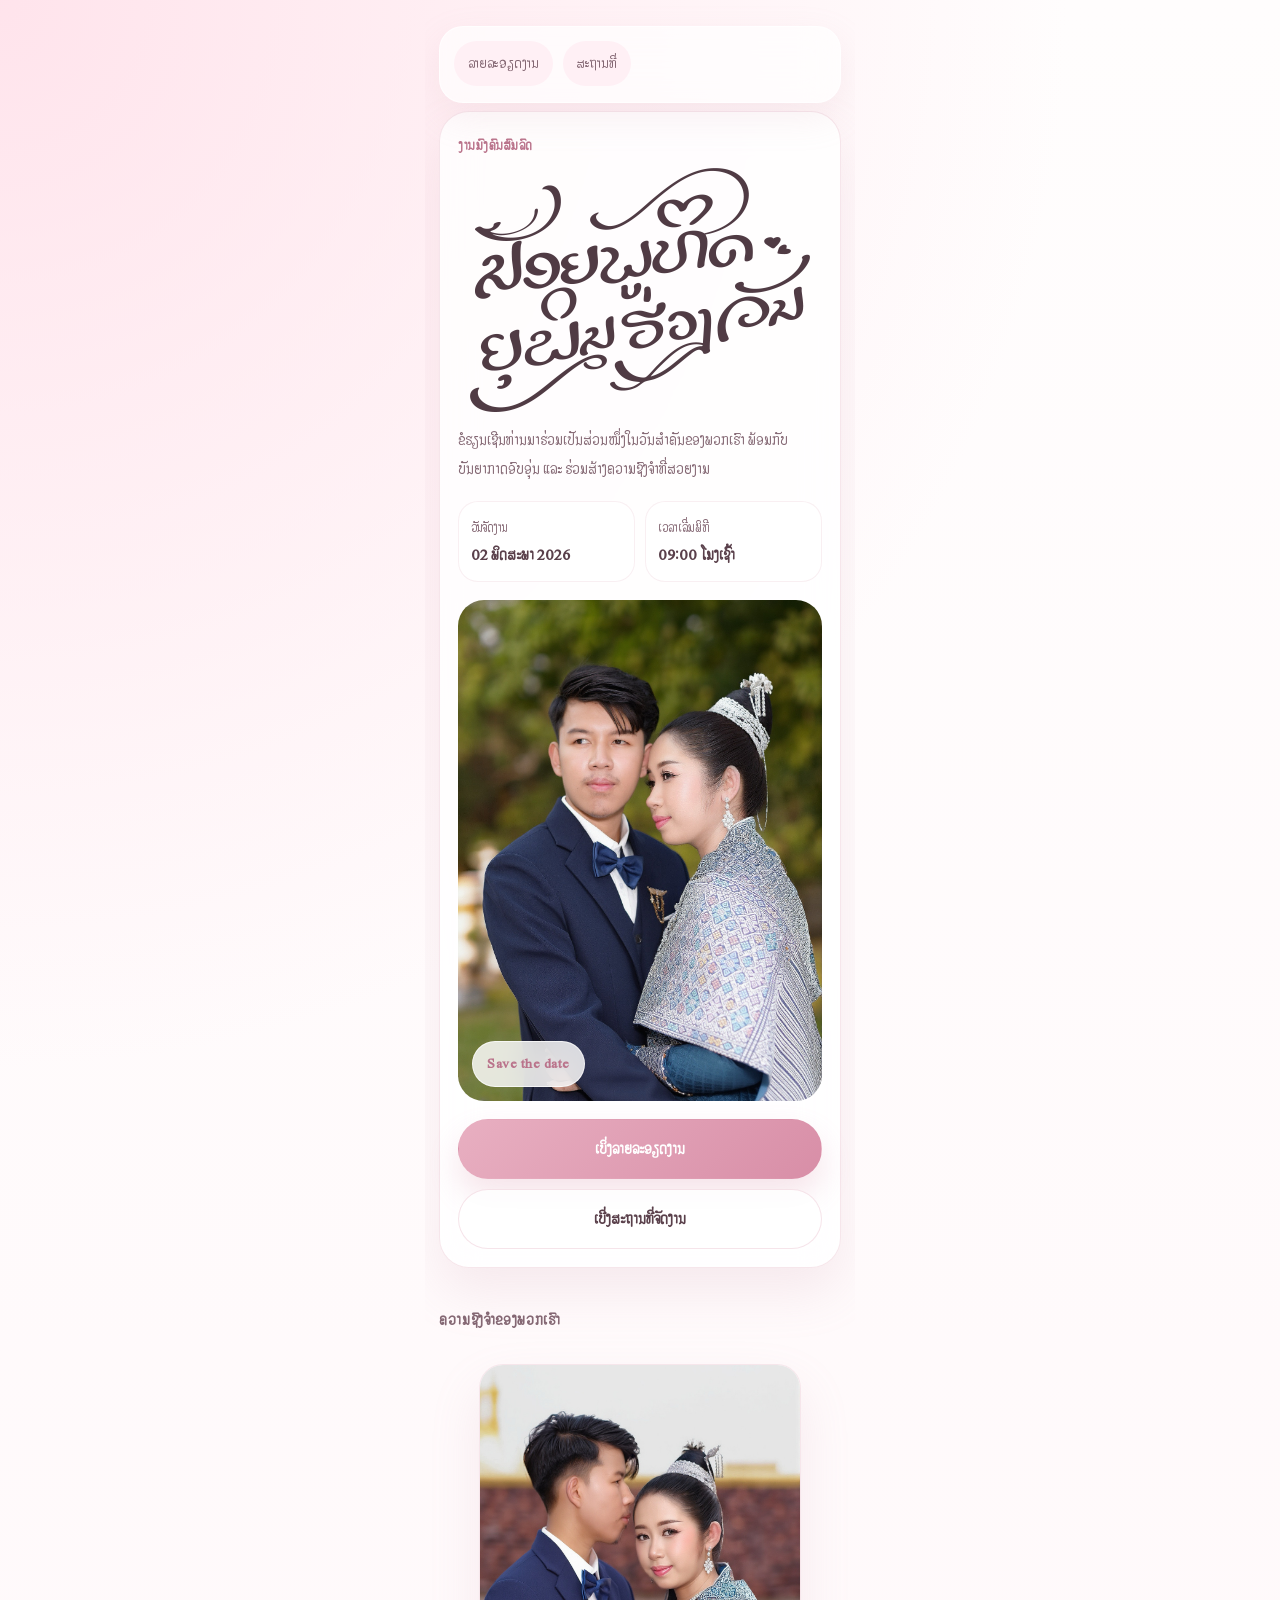
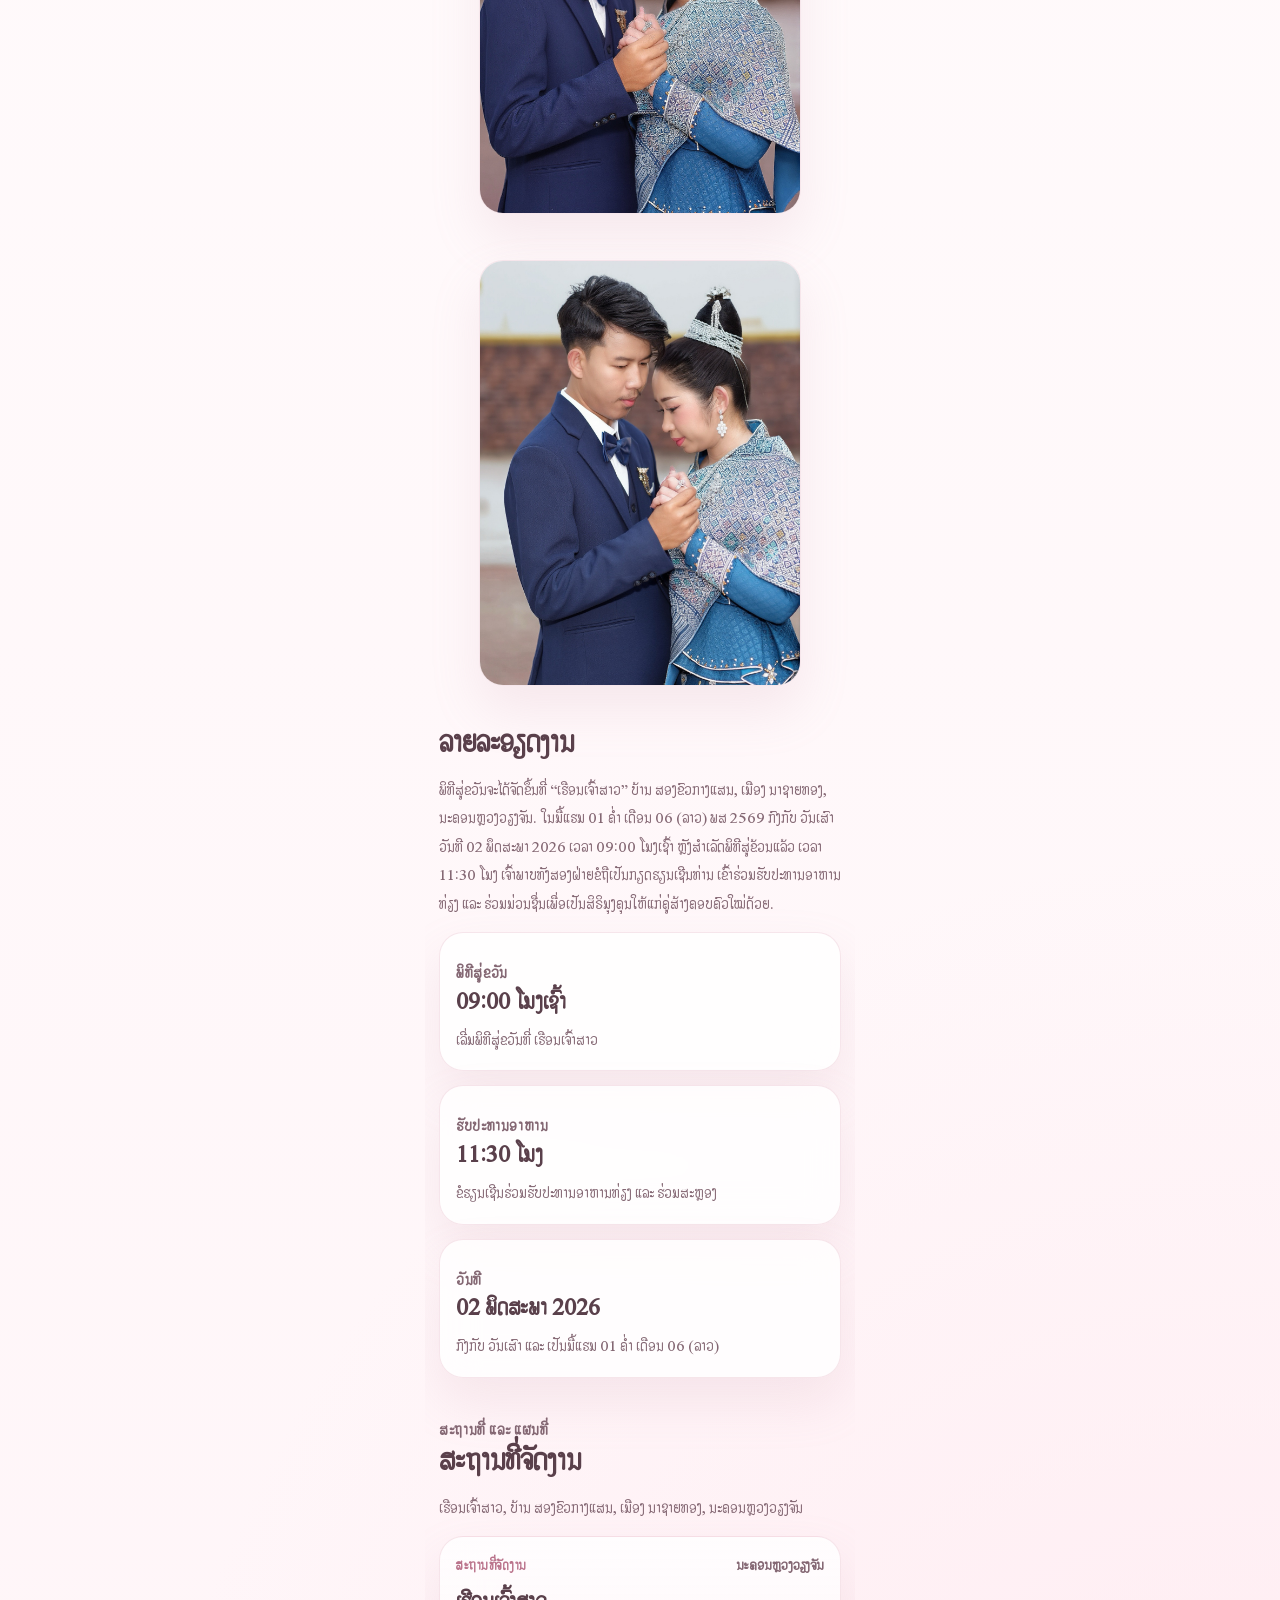
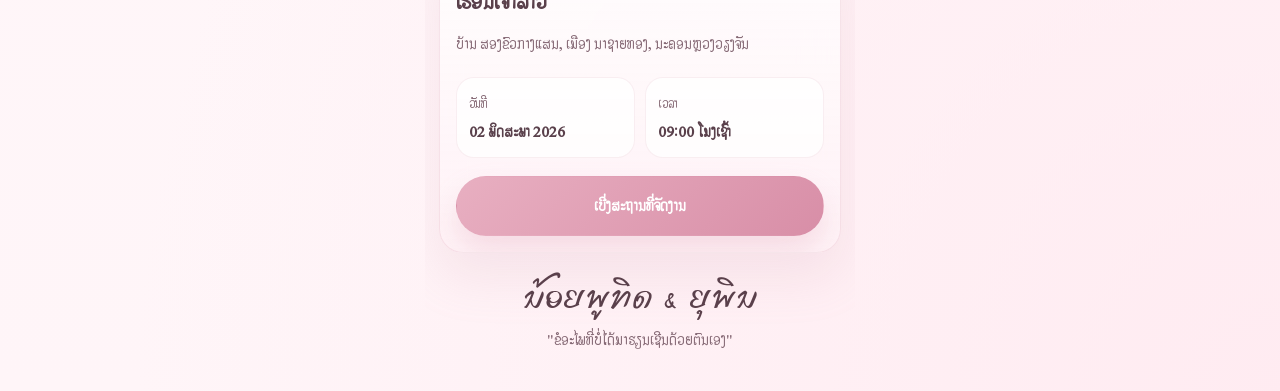
==== index.html @ e4538c8e "Initial wedding website" ====
<!DOCTYPE html>
<html lang="lo">
  <head>
    <meta charset="UTF-8" />
    <meta name="viewport" content="width=device-width, initial-scale=1.0" />
    <title>ເວັບໄຊງານມົງຄົດສົມລົດ</title>
    <meta
      name="description"
      content="ເວັບໄຊງານແຕ່ງງານໂທນ soft pink ແລະ ສີຂາວ ສຳລັບງານມົງຄົດສົມລົດ."
    />
    <link rel="stylesheet" href="styles.css" />
  </head>
  <body>
    <div class="page-shell">
      <header class="site-header">
        <nav class="quick-nav" aria-label="ການນຳທາງຫຼັກ">
          <a href="#details">ລາຍລະອຽດງານ</a>
          <a href="./venue.html">ສະຖານທີ່</a>
        </nav>
      </header>

      <main id="top">
        <section class="hero reveal">
          <p class="eyebrow">ງານມົງຄົນສົມລົດ</p>
          <h1 class="hero-name-artwork">
            <span class="visually-hidden">ນ້ອຍພູທິດ ໄຊຍະບື ແລະ ຍຸພິນ ຮ່ວງວັນ</span>
            <img
              src="./noy&ling.png"
              alt="ນ້ອຍພູທິດ ໄຊຍະບື ແລະ ຍຸພິນ ຮ່ວງວັນ"
            />
          </h1>
          <p class="hero-text">
            ຂໍຮຽນເຊີນທ່ານມາຮ່ວມເປັນສ່ວນໜຶ່ງໃນວັນສຳຄັນຂອງພວກເຮົາ
            ພ້ອມກັບບັນຍາກາດອົບອຸ່ນ ແລະ ຮ່ວມສ້າງຄວາມຊົງຈຳທີ່ສວຍງາມ
          </p>

          <div class="hero-info">
            <div class="info-chip">
              <span>ວັນຈັດງານ</span>
              <strong>02 ພຶດສະພາ 2026</strong>
            </div>
            <div class="info-chip">
              <span>ເວລາເລີ່ມພິທີ</span>
              <strong>09:00 ໂມງເຊົ້າ</strong>
            </div>
          </div>

          <figure class="hero-photo-card">
            <img
              src="./pic/IMG_0984.JPG"
              alt="ຮູບຄູ່ບ່າວສາວຮູບຫຼັກ"
            />
            <figcaption class="photo-badge">Save the date</figcaption>
          </figure>

          <div class="hero-actions">
            <a class="button button-primary" href="#details">ເບິ່ງລາຍລະອຽດງານ</a>
            <a class="button button-secondary" href="./venue.html">ເບີ່ງສະຖານທີ່ຈັດງານ</a>
          </div>
        </section>

        <section class="section moments-section" id="moments">
          <div class="section-heading reveal">
            <p class="eyebrow">ຄວາມຊົງຈຳຂອງພວກເຮົາ</p>
          </div>

          <div class="gallery-stack">
            <figure class="gallery-card gallery-card-large reveal">
              <img
                src="./pic/IMG_0985.JPG"
                alt="ຮູບຄູ່ບ່າວສາວພາບທີ່ສອງ"
              />
            </figure>
            <figure class="gallery-card reveal">
              <img
                src="./pic/IMG_1001.JPG"
                alt="ຮູບຄູ່ບ່າວສາວພາບທີ່ສາມ"
              />
            </figure>
          </div>
        </section>

        <section class="section details-section" id="details">
          <div class="section-heading reveal">
            <h2>ລາຍລະອຽດງານ</h2>
            <p class="detail-paragraph">
              ພິທີສູ່ຂວັນຈະໄດ້ຈັດຂຶ້ນທີ່ “ເຮືອນເຈົ້າສາວ” ບ້ານ ສອງຂົວກາງແສນ,
              ເມືອງ ນາຊາຍທອງ, ນະຄອນຫຼວງວຽງຈັນ. ໃນມື້ແຮມ 01 ຄໍ່າ ເດືອນ 06 (ລາວ)
              ພສ 2569 ກົງກັບ ວັນເສົາ ວັນທີ 02 ພຶດສະພາ 2026 ເວລາ 09:00 ໂມງເຊົ້າ
              ຫຼັງສຳເລັດພິທີສູ່ຂ້ວນແລ້ວ ເວລາ 11:30 ໂມງ
              ເຈົ້າພາບທັງສອງຝ່າຍຂໍຖືເປັນກຽດຮຽນເຊີນທ່ານ ເຂົ້າຮ່ວມຮັບປະທານອາຫານທ່ຽງ
              ແລະ ຮ່ວມມ່ວນຊື່ນເພື່ອເປັນສິຣິມຸງຄຸນໃຫ້ແກ່ຄູ່ສ້າງຄອບຄົວໃໝ່ດ້ວຍ.
            </p>
          </div>

          <div class="details-grid">
            <article class="detail-card reveal">
              <p class="detail-label">ພິທີສູ່ຂວັນ</p>
              <h3>09:00 ໂມງເຊົ້າ</h3>
              <p>ເລີ່ມພິທີສູ່ຂວັນທີ່ ເຮືອນເຈົ້າສາວ</p>
            </article>

            <article class="detail-card reveal">
              <p class="detail-label">ຮັບປະທານອາຫານ</p>
              <h3>11:30 ໂມງ</h3>
              <p>ຂໍຮຽນເຊີນຮ່ວມຮັບປະທານອາຫານທ່ຽງ ແລະ ຮ່ວມສະຫຼອງ</p>
            </article>

            <article class="detail-card reveal">
              <p class="detail-label">ວັນທີ</p>
              <h3>02 ພຶດສະພາ 2026</h3>
              <p>ກົງກັບ ວັນເສົາ ແລະ ເປັນມື້ແຮມ 01 ຄໍ່າ ເດືອນ 06 (ລາວ)</p>
            </article>
          </div>
        </section>

        <section class="section venue-section" id="venue">
          <div class="section-heading reveal">
            <p class="eyebrow">ສະຖານທີ່ ແລະ ແຜນທີ່</p>
            <h2>ສະຖານທີ່ຈັດງານ</h2>
            <p>
              ເຮືອນເຈົ້າສາວ, ບ້ານ ສອງຂົວກາງແສນ, ເມືອງ ນາຊາຍທອງ,
              ນະຄອນຫຼວງວຽງຈັນ
            </p>
          </div>

          <article class="venue-card reveal">
            <div class="venue-topline">
              <span>ສະຖານທີ່ຈັດງານ</span>
              <strong>ນະຄອນຫຼວງວຽງຈັນ</strong>
            </div>

            <h3>ເຮືອນເຈົ້າສາວ</h3>
            <p>
              ບ້ານ ສອງຂົວກາງແສນ, ເມືອງ ນາຊາຍທອງ,
              ນະຄອນຫຼວງວຽງຈັນ
            </p>

            <div class="venue-meta">
              <div>
                <span>ວັນທີ</span>
                <strong>02 ພຶດສະພາ 2026</strong>
              </div>
              <div>
                <span>ເວລາ</span>
                <strong>09:00 ໂມງເຊົ້າ</strong>
              </div>
            </div>

            <a
              class="button button-primary"
              href="./venue.html"
            >
              ເບີ່ງສະຖານທີ່ຈັດງານ
            </a>
          </article>
        </section>
      </main>

      <footer class="site-footer reveal">
        <p> ນ້ອຍພູທິດ & ຍຸພິນ</p>
        <p class="footer-note">
          "ຂໍອະໄພທີ່ບໍ່ໄດ້ມາຮຽນເຊີນດ້ວຍຕົນເອງ"
        </p>
      </footer>
    </div>

    <script src="script.js"></script>
  </body>
</html>
---- styles.css ----
@font-face {
  font-family: "Omaidy Hand Light";
  src: url("./Omaidy Hand Light.ttf") format("truetype");
  font-weight: 300;
  font-style: normal;
  font-display: swap;
}

@font-face {
  font-family: "Lao Ketmany 2";
  src: url("./Lao_Ketmany2.ttf") format("truetype");
  font-weight: 400;
  font-style: normal;
  font-display: swap;
}

:root {
  --bg: #fff7fa;
  --surface: rgba(255, 255, 255, 0.82);
  --surface-strong: #ffffff;
  --surface-soft: #fff0f5;
  --line: rgba(227, 182, 196, 0.34);
  --text: #5a404b;
  --muted: #846773;
  --accent: #e8afc1;
  --accent-strong: #d88ea7;
  --accent-deep: #ba738b;
  --shadow: 0 24px 50px rgba(198, 148, 166, 0.16);
  --radius-xl: 30px;
  --radius-lg: 24px;
  --radius-md: 18px;
  --phone-width: min(100vw, 430px);
}

* {
  box-sizing: border-box;
}

html {
  scroll-behavior: smooth;
}

body {
  margin: 0;
  min-height: 100vh;
  display: flex;
  justify-content: center;
  padding: 0;
  font-family: "Lao Ketmany 2", sans-serif;
  color: var(--text);
  background:
    radial-gradient(circle at top left, rgba(255, 222, 232, 0.82), transparent 28%),
    radial-gradient(circle at bottom right, rgba(255, 232, 239, 0.76), transparent 30%),
    linear-gradient(180deg, #fffdfd 0%, #fff5f8 100%);
}

a {
  color: inherit;
  text-decoration: none;
}

img {
  display: block;
  width: 100%;
  height: auto;
}

button {
  font: inherit;
}

.page-shell {
  position: relative;
  width: var(--phone-width);
  min-height: 100vh;
  padding: 16px 14px 36px;
  overflow: hidden;
}

.site-header,
.hero,
.section,
.site-footer {
  width: 100%;
}

.site-header {
  position: sticky;
  top: 10px;
  z-index: 20;
  display: flex;
  flex-direction: column;
  gap: 12px;
  margin-bottom: 18px;
  padding: 14px;
  border: 1px solid rgba(255, 255, 255, 0.7);
  border-radius: 24px;
  background: rgba(255, 255, 255, 0.68);
  backdrop-filter: blur(18px);
  box-shadow: 0 14px 36px rgba(211, 168, 183, 0.16);
}

.brand {
  font-family: "Omaidy Hand Light", cursive;
  font-size: 2rem;
  font-weight: 300;
  letter-spacing: 0.04em;
  text-align: center;
}

.quick-nav {
  display: flex;
  gap: 10px;
  overflow-x: auto;
  padding-bottom: 2px;
  scrollbar-width: none;
}

.quick-nav::-webkit-scrollbar {
  display: none;
}

.quick-nav a {
  flex: 0 0 auto;
  padding: 10px 14px;
  border-radius: 999px;
  background: var(--surface-soft);
  color: var(--muted);
  font-size: 0.92rem;
  white-space: nowrap;
}

.hero,
.gallery-card,
.detail-card,
.venue-card {
  border: 1px solid var(--line);
  background: var(--surface);
  backdrop-filter: blur(18px);
  box-shadow: var(--shadow);
}

.hero {
  position: relative;
  padding: 22px 18px 18px;
  border-radius: var(--radius-xl);
}

.eyebrow,
.detail-label,
.photo-badge,
.venue-topline span {
  margin: 0 0 10px;
  color: var(--accent-deep);
  font-size: 0.84rem;
  letter-spacing: 0.04em;
  font-weight: 700;
}

.hero-name-artwork,
.section-heading h2,
.detail-card h3,
.venue-card h3,
.site-footer p:first-child {
  margin: 0;
}

.hero-name-artwork {
  max-width: 100%;
}

.hero-name-artwork img {
  width: min(100%, 340px);
  margin: 0 auto;
  object-fit: contain;
}

.hero-text,
.section-heading p,
.detail-card p,
.venue-card p,
.footer-note,
.venue-topline strong,
.venue-meta span,
.venue-meta strong,
.quick-nav a,
.button {
  font-family: "Lao Ketmany 2", sans-serif;
}

.hero-text,
.section-heading p,
.detail-card p,
.venue-card p,
.footer-note {
  margin: 14px 0 0;
  color: var(--muted);
  line-height: 1.82;
  font-size: 0.98rem;
}

.hero-info {
  display: grid;
  grid-template-columns: 1fr 1fr;
  gap: 10px;
  margin-top: 18px;
}

.info-chip {
  padding: 14px 12px;
  border-radius: 20px;
  background: rgba(255, 255, 255, 0.8);
  border: 1px solid rgba(227, 182, 196, 0.22);
}

.info-chip span {
  display: block;
  margin-bottom: 6px;
  color: var(--muted);
  font-size: 0.82rem;
}

.info-chip strong {
  display: block;
  font-size: 0.96rem;
  line-height: 1.45;
}

.hero-photo-card {
  position: relative;
  margin: 18px 0 0;
  overflow: hidden;
  border-radius: 26px;
}

.hero-photo-card img {
  aspect-ratio: 4 / 5.5;
  object-fit: cover;
}

.photo-badge {
  position: absolute;
  left: 14px;
  bottom: 14px;
  margin: 0;
  padding: 10px 14px;
  border-radius: 999px;
  background: rgba(255, 255, 255, 0.82);
  border: 1px solid rgba(255, 255, 255, 0.7);
  backdrop-filter: blur(14px);
}

.hero-actions {
  display: grid;
  grid-template-columns: 1fr;
  gap: 10px;
  margin-top: 18px;
}

.button {
  display: inline-flex;
  align-items: center;
  justify-content: center;
  width: 100%;
  padding: 15px 18px;
  border-radius: 999px;
  border: 1px solid transparent;
  font-size: 0.98rem;
  font-weight: 700;
  transition:
    transform 180ms ease,
    box-shadow 180ms ease,
    background 180ms ease;
}

.button:hover {
  transform: translateY(-2px);
}

.button-primary {
  background: linear-gradient(135deg, var(--accent), var(--accent-strong));
  color: #fff;
  box-shadow: 0 16px 30px rgba(217, 143, 167, 0.24);
}

.button-secondary {
  background: rgba(255, 255, 255, 0.85);
  border-color: rgba(217, 143, 167, 0.24);
  color: var(--text);
}

.section {
  padding-top: 24px;
}

.section-heading {
  margin-bottom: 14px;
}

.section-heading h2 {
  font-size: 1.86rem;
  line-height: 1.18;
}

.detail-paragraph {
  margin-top: 12px;
}

.gallery-stack,
.details-grid {
  display: grid;
  grid-template-columns: 1fr;
  gap: 14px;
}

.gallery-card,
.detail-card,
.venue-card {
  overflow: hidden;
  padding: 16px;
  border-radius: var(--radius-lg);
}

.gallery-card {
  padding: 0;
}

.gallery-card img {
  aspect-ratio: 4 / 5.3;
  object-fit: cover;
}

.gallery-card-large img {
  aspect-ratio: 4 / 5.6;
}

.route-gallery .gallery-card {
  position: relative;
}

.route-caption {
  margin: 0;
  padding: 12px 14px;
  color: var(--text);
  font-size: 0.92rem;
  background: rgba(255, 255, 255, 0.92);
}

.detail-card h3,
.venue-card h3,
.video-card h3,
.venue-page-title {
  font-size: 1.44rem;
  line-height: 1.22;
}

.detail-card p {
  margin-top: 10px;
}

.venue-card {
  background:
    linear-gradient(180deg, rgba(255, 255, 255, 0.82), rgba(255, 242, 246, 0.96));
}

.video-card {
  display: grid;
  gap: 14px;
  padding: 16px;
  border: 1px solid var(--line);
  border-radius: var(--radius-lg);
  background:
    linear-gradient(180deg, rgba(255, 255, 255, 0.84), rgba(255, 239, 244, 0.96));
  backdrop-filter: blur(18px);
  box-shadow: var(--shadow);
}

.video-placeholder {
  padding: 18px;
  border-radius: 20px;
  background:
    linear-gradient(180deg, rgba(255, 243, 247, 0.95), rgba(255, 255, 255, 0.88));
  border: 1px solid rgba(227, 182, 196, 0.26);
}

.video-placeholder p {
  margin-top: 10px;
  color: var(--muted);
  line-height: 1.8;
}

.route-video-player {
  width: 100%;
  margin-top: 14px;
  border-radius: 20px;
  background: #000;
  overflow: hidden;
}

.venue-page-title {
  font-size: 1.86rem;
  margin-top: 2px;
}

.venue-topline {
  display: flex;
  align-items: center;
  justify-content: space-between;
  gap: 12px;
  margin-bottom: 10px;
}

.venue-topline span {
  margin: 0;
}

.venue-topline strong {
  color: var(--muted);
  font-size: 0.9rem;
}

.venue-meta {
  display: grid;
  grid-template-columns: 1fr 1fr;
  gap: 10px;
  margin: 18px 0;
}

.venue-meta div {
  padding: 14px 12px;
  border-radius: 18px;
  background: rgba(255, 255, 255, 0.76);
  border: 1px solid rgba(227, 182, 196, 0.22);
}

.venue-meta span {
  display: block;
  margin-bottom: 6px;
  color: var(--muted);
  font-size: 0.82rem;
}

.venue-meta strong {
  display: block;
  font-size: 0.94rem;
  line-height: 1.48;
}

.site-footer {
  padding: 28px 6px 0;
  text-align: center;
}

.site-footer p:first-child {
  font-family: "Omaidy Hand Light", cursive;
  font-size: 2rem;
  font-weight: 300;
  line-height: 1.1;
}

.footer-note {
  margin-top: 10px;
}

.reveal {
  opacity: 0;
  transform: translateY(24px);
  transition:
    opacity 700ms ease,
    transform 700ms ease;
}

.reveal.is-visible {
  opacity: 1;
  transform: translateY(0);
}

.visually-hidden {
  position: absolute;
  width: 1px;
  height: 1px;
  padding: 0;
  margin: -1px;
  overflow: hidden;
  clip: rect(0, 0, 0, 0);
  white-space: nowrap;
  border: 0;
}
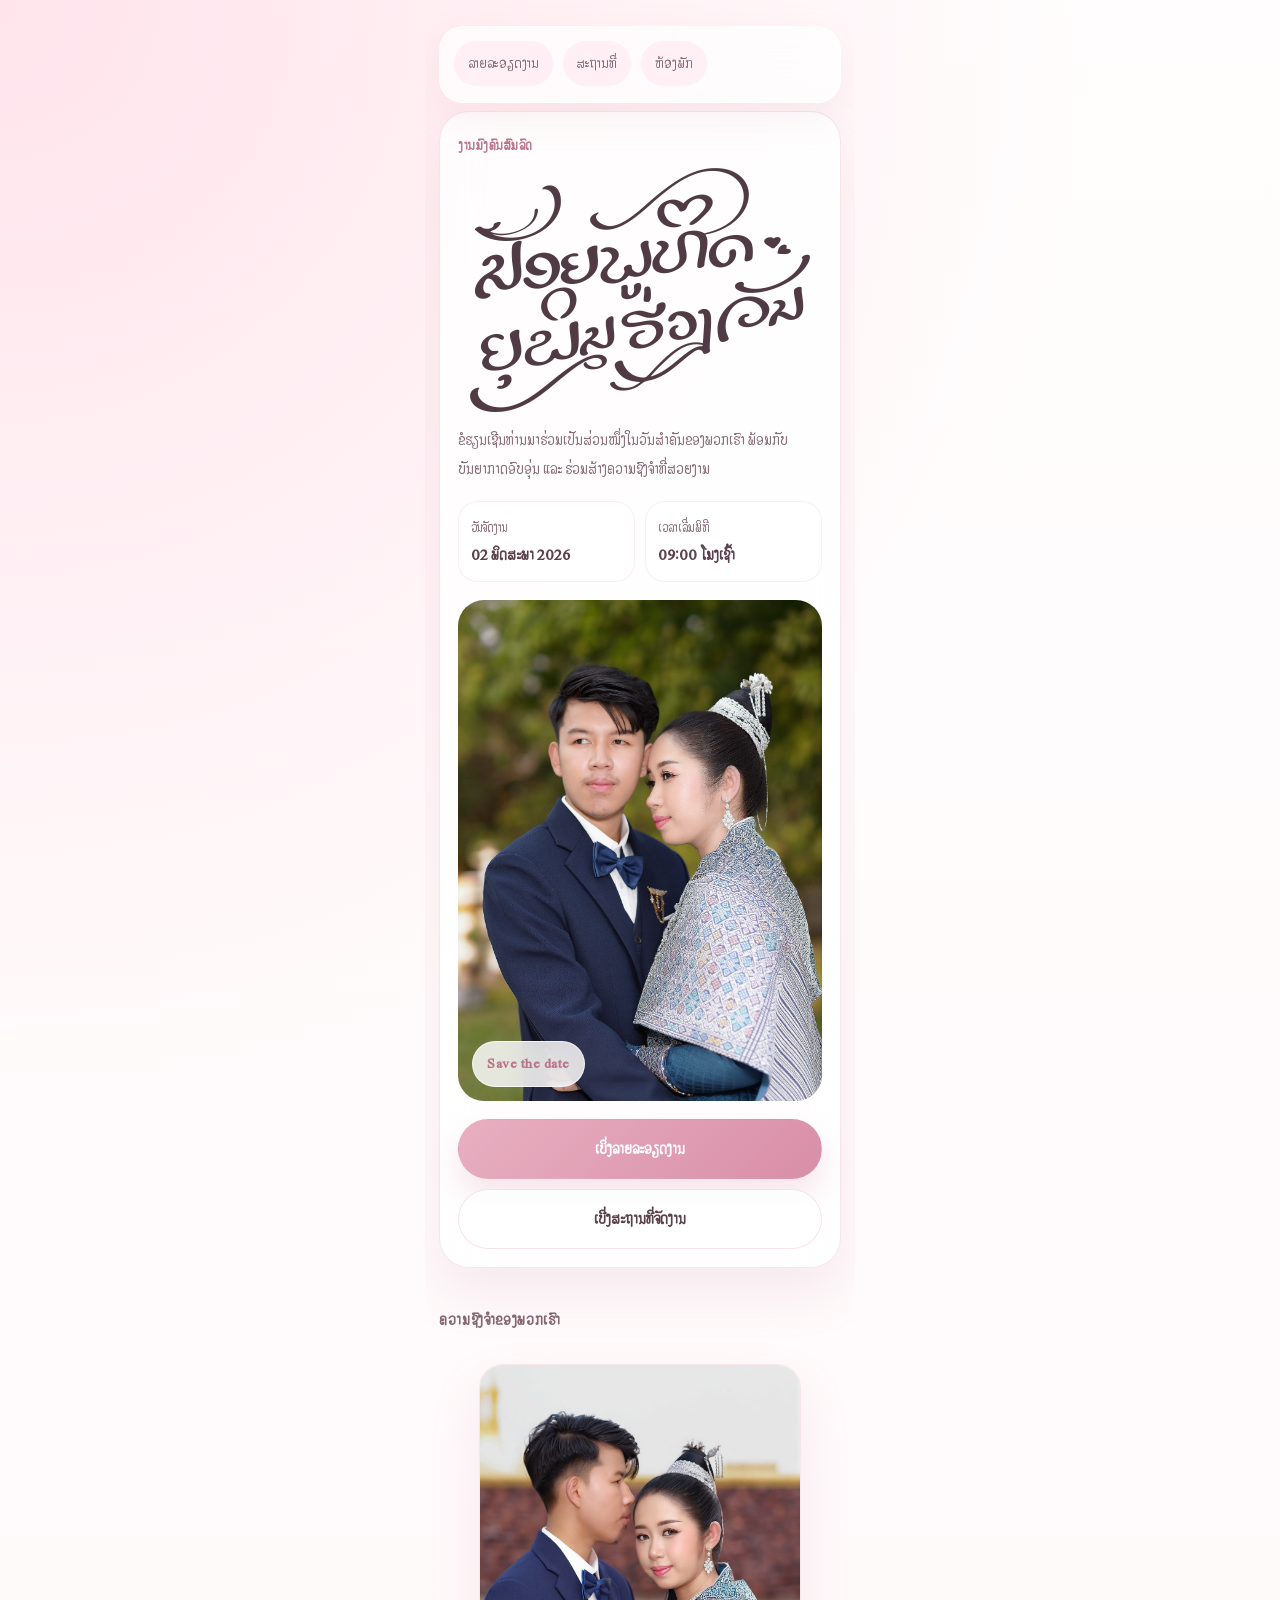
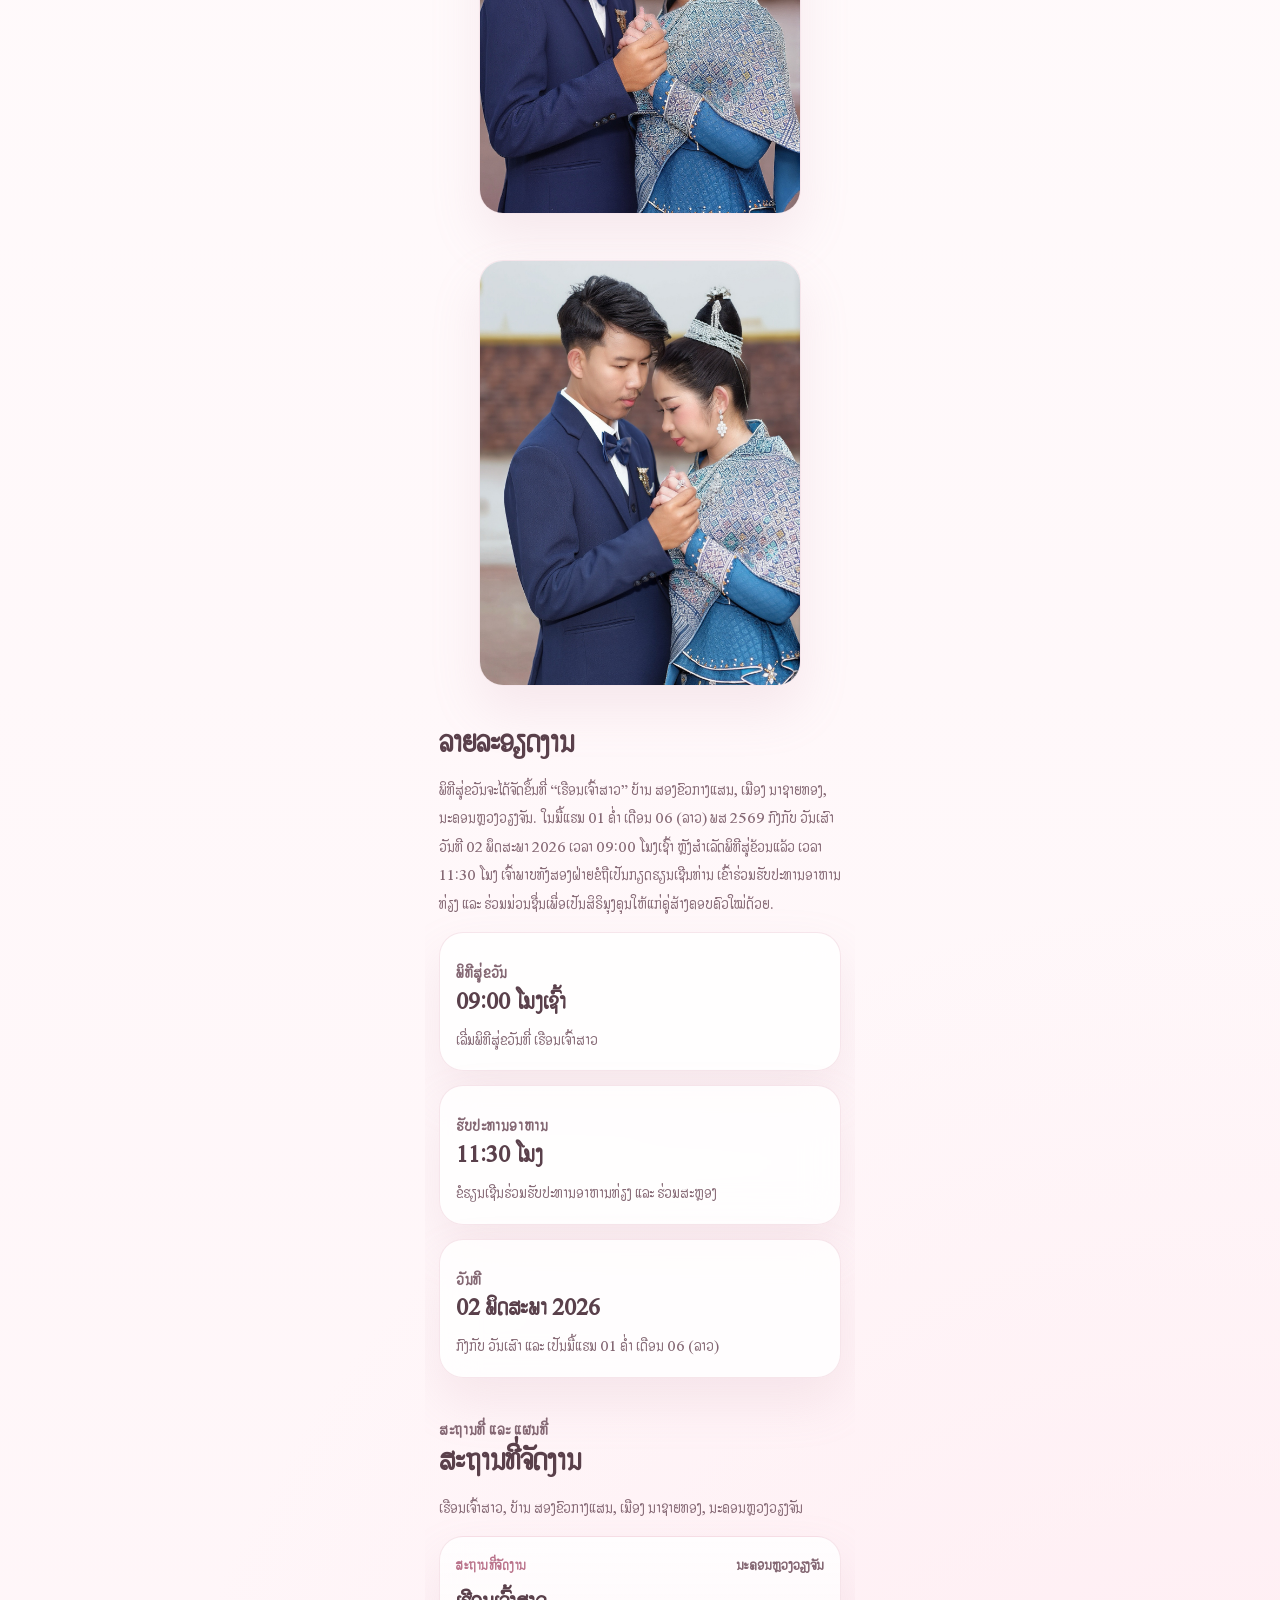
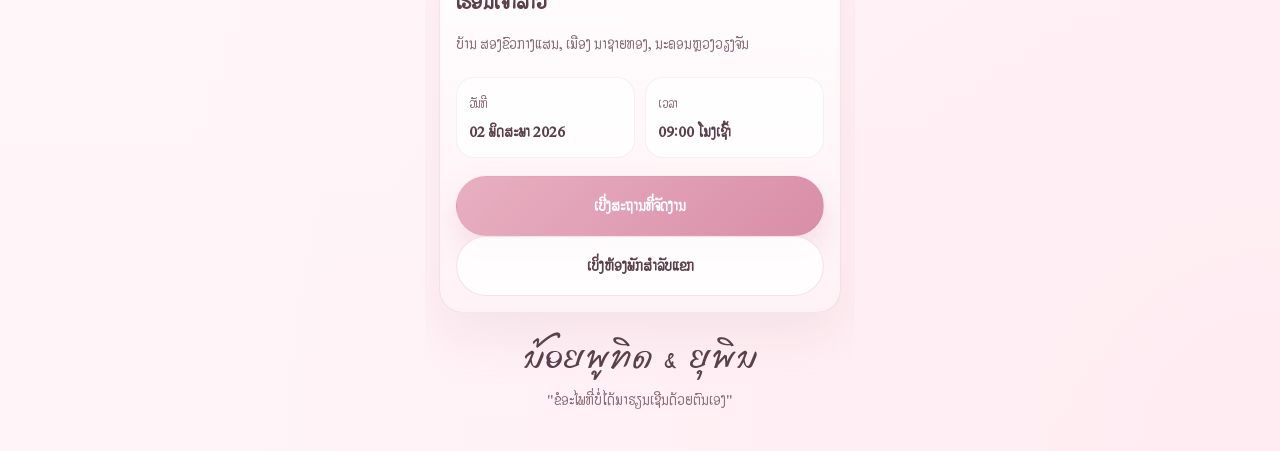
==== commit 8f03508a: "Add guest stay recommendations page" ====
--- a/index.html
+++ b/index.html
@@ -3,7 +3,7 @@
   <head>
     <meta charset="UTF-8" />
     <meta name="viewport" content="width=device-width, initial-scale=1.0" />
-    <title>ເວັບໄຊງານມົງຄົດສົມລົດ</title>
+    <title>ງານມົງຄົນສົມລົດນ້ອຍ ແລະ ຫຼິ້ງ</title>
     <meta
       name="description"
       content="ເວັບໄຊງານແຕ່ງງານໂທນ soft pink ແລະ ສີຂາວ ສຳລັບງານມົງຄົດສົມລົດ."
@@ -16,6 +16,7 @@
         <nav class="quick-nav" aria-label="ການນຳທາງຫຼັກ">
           <a href="#details">ລາຍລະອຽດງານ</a>
           <a href="./venue.html">ສະຖານທີ່</a>
+          <a href="./stay.html">ຫ້ອງພັກ</a>
         </nav>
       </header>
 
@@ -153,6 +154,12 @@
             >
               ເບີ່ງສະຖານທີ່ຈັດງານ
             </a>
+            <a
+              class="button button-secondary"
+              href="./stay.html"
+            >
+              ເບິ່ງຫ້ອງພັກສຳລັບແຂກ
+            </a>
           </article>
         </section>
       </main>
--- a/styles.css
+++ b/styles.css
@@ -451,6 +451,162 @@
   text-align: center;
 }
 
+.stay-grid {
+  display: grid;
+  grid-template-columns: 1fr;
+  gap: 16px;
+}
+
+.hotel-card {
+  overflow: hidden;
+  border: 1px solid var(--line);
+  border-radius: var(--radius-lg);
+  background:
+    linear-gradient(180deg, rgba(255, 255, 255, 0.88), rgba(255, 241, 246, 0.98));
+  backdrop-filter: blur(18px);
+  box-shadow: var(--shadow);
+}
+
+.hotel-photo-placeholder {
+  position: relative;
+  display: grid;
+  align-items: end;
+  min-height: 220px;
+  padding: 18px;
+  background:
+    radial-gradient(circle at top right, rgba(255, 255, 255, 0.56), transparent 30%),
+    linear-gradient(160deg, rgba(235, 180, 198, 0.95), rgba(217, 142, 167, 0.88));
+}
+
+.hotel-photo-placeholder::after {
+  content: "";
+  position: absolute;
+  inset: auto 18px 18px auto;
+  width: 84px;
+  height: 84px;
+  border-radius: 24px;
+  background: rgba(255, 255, 255, 0.18);
+  border: 1px solid rgba(255, 255, 255, 0.26);
+  transform: rotate(10deg);
+}
+
+.hotel-photo-placeholder-alt {
+  background:
+    radial-gradient(circle at top left, rgba(255, 255, 255, 0.52), transparent 34%),
+    linear-gradient(160deg, rgba(228, 172, 189, 0.94), rgba(187, 115, 139, 0.92));
+}
+
+.hotel-photo-placeholder-soft {
+  background:
+    radial-gradient(circle at top right, rgba(255, 255, 255, 0.52), transparent 34%),
+    linear-gradient(160deg, rgba(248, 199, 213, 0.98), rgba(231, 158, 181, 0.92));
+}
+
+.hotel-photo-placeholder div {
+  position: relative;
+  z-index: 1;
+  max-width: 210px;
+}
+
+.hotel-photo-placeholder .detail-label,
+.hotel-photo-placeholder h3,
+.hotel-photo-placeholder p {
+  color: #fff;
+}
+
+.hotel-photo-placeholder h3 {
+  margin: 0;
+  font-size: 1.42rem;
+  line-height: 1.2;
+}
+
+.hotel-photo-placeholder p {
+  margin: 10px 0 0;
+  line-height: 1.7;
+  font-size: 0.94rem;
+}
+
+.hotel-body {
+  display: grid;
+  gap: 14px;
+  padding: 16px;
+}
+
+.hotel-body h3 {
+  margin: 0;
+  font-size: 1.36rem;
+  line-height: 1.24;
+}
+
+.hotel-topline {
+  display: flex;
+  align-items: center;
+  justify-content: space-between;
+  gap: 12px;
+}
+
+.hotel-topline span {
+  margin: 0;
+  color: var(--accent-deep);
+  font-size: 0.84rem;
+  font-weight: 700;
+  letter-spacing: 0.04em;
+}
+
+.hotel-topline strong {
+  color: var(--muted);
+  font-size: 0.92rem;
+}
+
+.hotel-badges {
+  display: flex;
+  flex-wrap: wrap;
+  gap: 8px;
+}
+
+.hotel-badges span {
+  display: inline-flex;
+  align-items: center;
+  min-height: 36px;
+  padding: 8px 12px;
+  border-radius: 999px;
+  background: rgba(255, 255, 255, 0.88);
+  border: 1px solid rgba(227, 182, 196, 0.24);
+  color: var(--text);
+  font-size: 0.9rem;
+  line-height: 1.3;
+}
+
+.hotel-meta-list {
+  display: grid;
+  gap: 10px;
+  padding: 14px;
+  border-radius: 18px;
+  background: rgba(255, 255, 255, 0.74);
+  border: 1px solid rgba(227, 182, 196, 0.22);
+}
+
+.hotel-meta-list p {
+  margin: 0;
+  color: var(--muted);
+  line-height: 1.72;
+  font-size: 0.95rem;
+}
+
+.hotel-meta-list strong {
+  color: var(--text);
+}
+
+.hotel-actions {
+  display: grid;
+  grid-template-columns: 1fr;
+  gap: 10px;
+}
+
+.hotel-note {
+  margin-top: 12px;
+}
+
 .site-footer p:first-child {
   font-family: "Omaidy Hand Light", cursive;
   font-size: 2rem;
